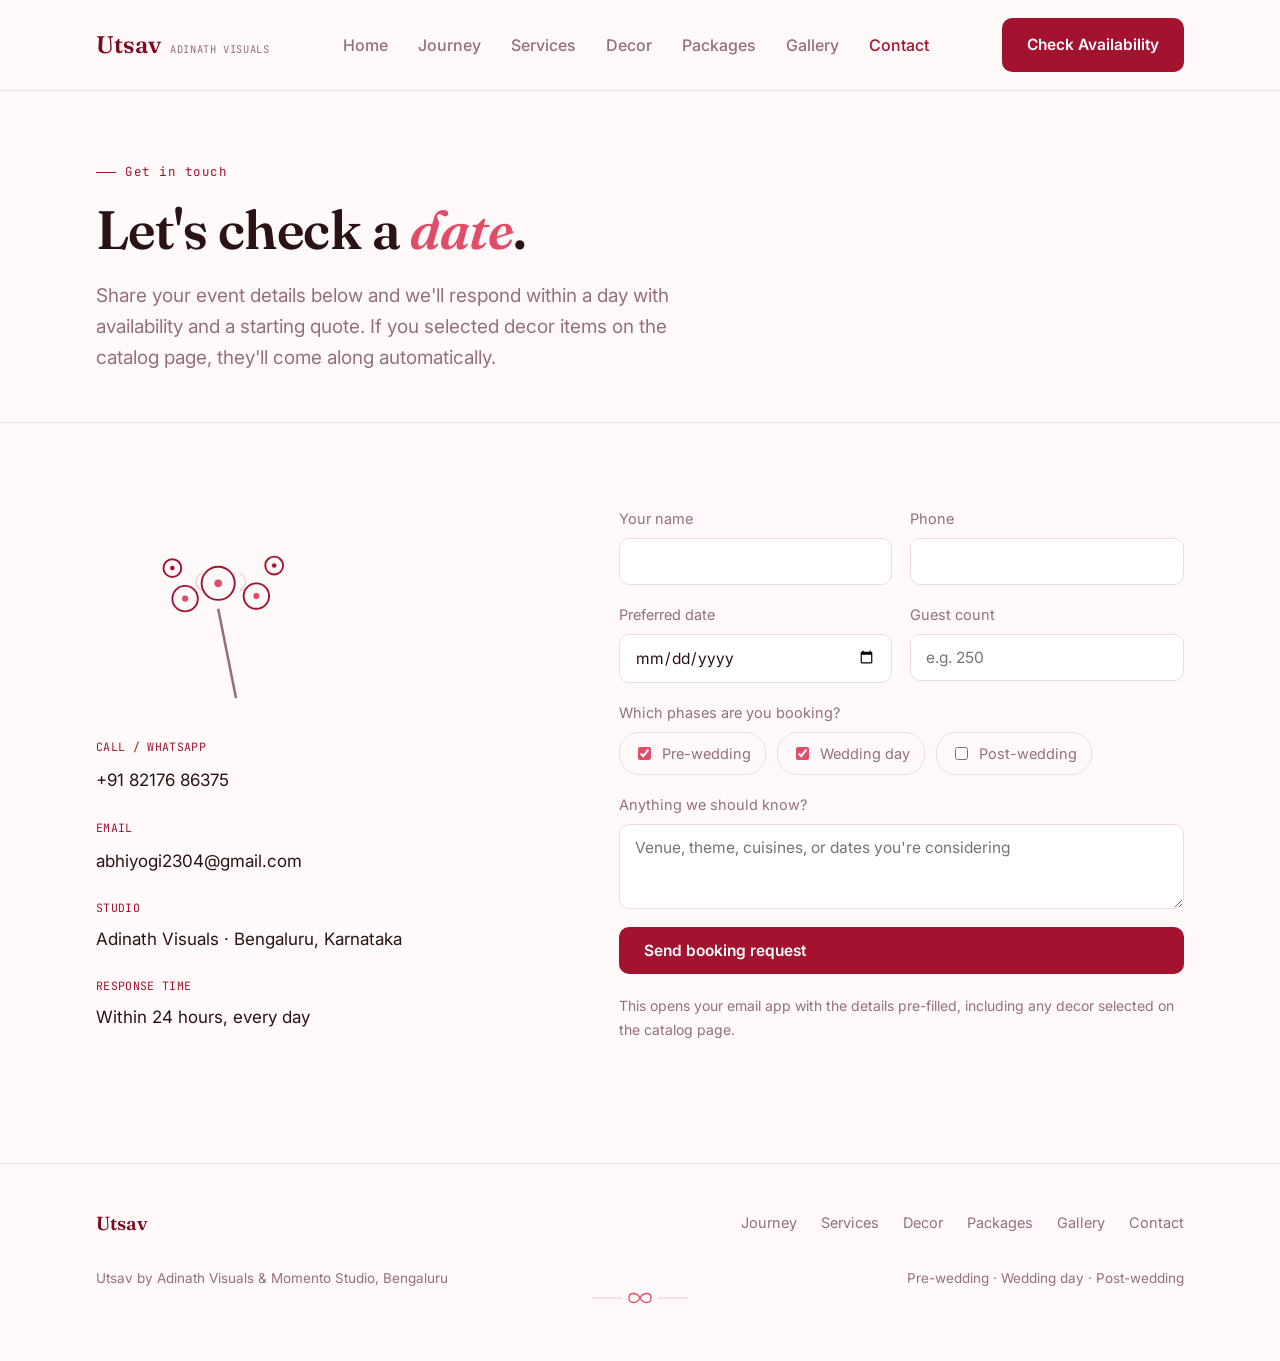
==== contact.html @ 366e5e2a "Add files via upload" ====
<!DOCTYPE html>
<html lang="en">
<head>
<meta charset="UTF-8">
<meta name="viewport" content="width=device-width, initial-scale=1.0">
<title>Contact — Utsav</title>
<link rel="preconnect" href="https://fonts.googleapis.com">
<link href="https://fonts.googleapis.com/css2?family=Fraunces:ital,opsz,wght@0,9..144,500;0,9..144,600;0,9..144,700;1,9..144,500;1,9..144,600&family=Petit+Formal+Script&family=Inter:wght@400;500;600;700&family=JetBrains+Mono:wght@400;500;600&display=swap" rel="stylesheet">
<link rel="stylesheet" href="style.css">
</head>
<body>

<header class="site">
  <div class="nav">
    <a href="index.html" class="brand">Utsav <small>ADINATH VISUALS</small></a>
    <nav class="links" id="navLinks">
      <a href="index.html">Home</a>
      <a href="journey.html">Journey</a>
      <a href="services.html">Services</a>
      <a href="decor.html">Decor</a>
      <a href="packages.html">Packages</a>
      <a href="gallery.html">Gallery</a>
      <a href="contact.html" class="active">Contact</a>
    </nav>
    <div style="display:flex; align-items:center; gap:10px;">
      <a href="contact.html" class="btn btn-red nav-cta">Check Availability</a>
      <button class="menu-toggle" id="menuToggle" aria-label="Toggle menu" aria-expanded="false">☰</button>
    </div>
  </div>
</header>

<main>
  <section class="page-hero">
    <div class="wrap">
      <span class="kicker">Get in touch</span>
      <h1>Let's check a <em>date</em>.</h1>
      <p class="lede">Share your event details below and we'll respond within a day with availability and a starting quote. If you selected decor items on the catalog page, they'll come along automatically.</p>
    </div>
  </section>

  <section class="section">
    <div class="wrap book-grid">
      <div>
        <div class="illus-bouquet" aria-hidden="true" style="margin-bottom:28px;">
          <svg viewBox="0 0 220 160" fill="none">
            <path d="M110 150 L96 80" stroke="var(--muted)" stroke-width="2"/>
            <g stroke="var(--red)" stroke-width="1.5">
              <circle cx="96" cy="60" r="13" fill="none"/><circle cx="96" cy="60" r="3" fill="var(--pink)" stroke="none"/>
              <circle cx="70" cy="72" r="10" fill="none"/><circle cx="70" cy="72" r="2.4" fill="var(--pink)" stroke="none"/>
              <circle cx="126" cy="70" r="10" fill="none"/><circle cx="126" cy="70" r="2.4" fill="var(--pink)" stroke="none"/>
              <circle cx="60" cy="48" r="7" fill="none"/><circle cx="60" cy="48" r="1.8" fill="var(--red)" stroke="none"/>
              <circle cx="140" cy="46" r="7" fill="none"/><circle cx="140" cy="46" r="1.8" fill="var(--red)" stroke="none"/>
            </g>
            <path d="M83 66c-6-4-6-10 0-14M113 66c6-4 6-10 0-14" stroke="var(--blush-deep)" stroke-width="1.3"/>
          </svg>
        </div>
        <div class="contact-block">
          <div class="contact-item">
            <span class="label">CALL / WHATSAPP</span>
            <a href="tel:+918217686375">+91 82176 86375</a>
          </div>
          <div class="contact-item">
            <span class="label">EMAIL</span>
            <a href="mailto:abhiyogi2304@gmail.com">abhiyogi2304@gmail.com</a>
          </div>
          <div class="contact-item">
            <span class="label">STUDIO</span>
            <p>Adinath Visuals · Bengaluru, Karnataka</p>
          </div>
          <div class="contact-item">
            <span class="label">RESPONSE TIME</span>
            <p>Within 24 hours, every day</p>
          </div>
        </div>
      </div>
      <form class="booking" id="bookingForm">
        <div class="field-row">
          <div class="field">
            <label for="name">Your name</label>
            <input type="text" id="name" required>
          </div>
          <div class="field">
            <label for="phone">Phone</label>
            <input type="tel" id="phone" required>
          </div>
        </div>
        <div class="field-row">
          <div class="field">
            <label for="date">Preferred date</label>
            <input type="date" id="date">
          </div>
          <div class="field">
            <label for="guests">Guest count</label>
            <input type="number" id="guests" min="10" placeholder="e.g. 250">
          </div>
        </div>
        <div class="field">
          <label>Which phases are you booking?</label>
          <div class="check-group">
            <label><input type="checkbox" value="Pre-wedding" checked> Pre-wedding</label>
            <label><input type="checkbox" value="Wedding day" checked> Wedding day</label>
            <label><input type="checkbox" value="Post-wedding"> Post-wedding</label>
          </div>
        </div>
        <div class="field">
          <label for="message">Anything we should know?</label>
          <textarea id="message" rows="3" placeholder="Venue, theme, cuisines, or dates you're considering"></textarea>
        </div>
        <button type="submit" class="btn btn-red">Send booking request</button>
        <p class="form-note">This opens your email app with the details pre-filled, including any decor selected on the catalog page.</p>
        <p id="formStatus"></p>
      </form>
    </div>
  </section>
</main>

<footer>
  <div class="wrap">
    <div class="foot-grid">
      <a href="index.html" class="brand">Utsav</a>
      <div class="foot-links">
        <a href="journey.html">Journey</a>
        <a href="services.html">Services</a>
        <a href="decor.html">Decor</a>
        <a href="packages.html">Packages</a>
        <a href="gallery.html">Gallery</a>
        <a href="contact.html">Contact</a>
      </div>
    </div>
    <div class="foot-bottom">
      <span>Utsav by Adinath Visuals &amp; Momento Studio, Bengaluru</span>
      <span>Pre-wedding · Wedding day · Post-wedding</span>
    </div>
  </div>
<div class="footer-flourish" aria-hidden="true"><svg viewBox="0 0 100 18"><path d="M2 9h30M68 9h30" stroke="#f0dade" stroke-width="1.3"/><path d="M50 9c-3-6-11-6-11 0 0 6 8 6 11 0zM50 9c3-6 11-6 11 0 0 6-8 6-11 0z" fill="none" stroke="#e14d68" stroke-width="1.3"/></svg></div>
</footer>

<script src="script.js"></script>
</body>
</html>
---- style.css ----
/* ===== Utsav — shared styles ===== */
:root{
  --bg:#fffaf9;
  --surface:#ffffff;
  --blush:#fdedee;
  --blush-deep:#f6d3d8;
  --pink:#e14d68;
  --pink-light:#f2879a;
  --red:#a3122f;
  --red-deep:#7a0c22;
  --ink:#2a1216;
  --muted:#93707a;
  --line:#f0dade;
  --radius:10px;
  --serif:'Fraunces', serif;
  --script:'Petit Formal Script', cursive;
  --sans:'Inter', sans-serif;
  --mono:'JetBrains Mono', monospace;
}
*{box-sizing:border-box;}
html{scroll-behavior:smooth; font-size:17px;}
@media (prefers-reduced-motion: reduce){
  html{scroll-behavior:auto;}
  *{animation-duration:0.01ms !important; transition-duration:0.01ms !important;}
}
body{
  margin:0;
  background:var(--bg);
  color:var(--ink);
  font-family:var(--sans);
  line-height:1.65;
  font-size:1.08rem;
  -webkit-font-smoothing:antialiased;
}
a{color:inherit;}
img,svg{display:block; max-width:100%;}
.wrap{max-width:1140px; margin:0 auto; padding:0 26px;}
h1,h2,h3{font-family:var(--serif); font-weight:600; margin:0; letter-spacing:-0.01em; color:var(--ink);}
p{margin:0;}
::selection{background:var(--pink-light); color:#fff;}
:focus-visible{outline:2px solid var(--red); outline-offset:3px;}
.script{font-family:var(--script); font-size:1.6em; color:var(--pink); font-weight:400;}

/* ---------- NAV ---------- */
header.site{
  position:sticky; top:0; z-index:50;
  background:rgba(255,250,249,0.92);
  backdrop-filter:blur(8px);
  border-bottom:1px solid var(--line);
}
.nav{display:flex; align-items:center; justify-content:space-between; padding:18px 26px; max-width:1140px; margin:0 auto;}
.brand{font-family:var(--serif); font-size:24px; font-weight:600; color:var(--red-deep); text-decoration:none; display:flex; align-items:baseline; gap:9px;}
.brand small{font-family:var(--mono); font-size:10.5px; color:var(--muted); font-weight:400; letter-spacing:0.06em;}
nav.links{display:flex; gap:30px; align-items:center;}
nav.links a{text-decoration:none; font-size:16px; color:var(--muted); transition:color .15s; font-weight:500;}
nav.links a:hover, nav.links a.active{color:var(--red);}
.btn{
  font-family:var(--sans); font-weight:600; font-size:15.5px;
  padding:13px 24px; border-radius:var(--radius);
  border:1px solid transparent; cursor:pointer; text-decoration:none;
  display:inline-flex; align-items:center; gap:8px;
}
.btn-red{background:var(--red); color:#fff;}
.btn-red:hover{background:var(--red-deep);}
.btn-ghost{border-color:var(--blush-deep); color:var(--red-deep);}
.btn-ghost:hover{border-color:var(--pink); background:var(--blush);}
.menu-toggle{display:none; background:none; border:1px solid var(--line); color:var(--ink); border-radius:var(--radius); padding:9px 12px; cursor:pointer; font-size:18px;}

@media (max-width:900px){
  nav.links{position:fixed; top:68px; left:0; right:0; background:var(--surface); flex-direction:column; align-items:flex-start; padding:20px 26px 26px; gap:18px; border-bottom:1px solid var(--line); transform:translateY(-8px); opacity:0; pointer-events:none; transition:all .18s ease;}
  nav.links.open{transform:translateY(0); opacity:1; pointer-events:auto;}
  .nav-cta{display:none;}
  .menu-toggle{display:inline-flex;}
}

/* ---------- PAGE HERO (interior pages) ---------- */
.page-hero{padding:60px 0 48px; border-bottom:1px solid var(--line); text-align:left;}
.page-hero .kicker{font-family:var(--mono); font-size:12.5px; color:var(--red); letter-spacing:0.04em; display:inline-flex; align-items:center; gap:9px; margin-bottom:18px;}
.page-hero .kicker::before{content:''; width:20px; height:1px; background:var(--red);}
.page-hero h1{font-size:clamp(36px,5.2vw,54px); line-height:1.1; max-width:16ch;}
.page-hero h1 em{font-style:italic; color:var(--pink);}
.page-hero p.lede{margin-top:20px; font-size:19px; color:var(--muted); max-width:52ch;}

/* ---------- BIG HOME HERO ---------- */
.hero{position:relative; overflow:hidden; padding:80px 0 60px; border-bottom:1px solid var(--line);}
.hero-grid{display:grid; grid-template-columns:1.1fr 0.9fr; gap:48px; align-items:center;}
@media (max-width:900px){ .hero-grid{grid-template-columns:1fr;} .hero{padding:52px 0 44px;} }
.eyebrow-tag{font-family:var(--mono); font-size:12.5px; color:var(--red); letter-spacing:0.04em; display:inline-flex; align-items:center; gap:9px; margin-bottom:20px;}
.eyebrow-tag::before{content:''; width:20px; height:1px; background:var(--red);}
.hero h1{font-size:clamp(38px,5.8vw,60px); line-height:1.08; max-width:12ch;}
.hero h1 em{font-style:italic; color:var(--pink);}
.hero p.lede{margin-top:22px; font-size:19px; color:var(--muted); max-width:48ch;}
.hero-cta{display:flex; gap:16px; margin-top:32px; flex-wrap:wrap;}
.hero-stats{display:flex; gap:36px; margin-top:46px; flex-wrap:wrap;}
.stat b{display:block; font-family:var(--serif); font-size:27px; color:var(--red-deep);}
.stat span{font-size:13.5px; color:var(--muted);}

/* ---------- SECTION HEADERS ---------- */
.section{padding:84px 0;}
.section-head{max-width:56ch; margin-bottom:48px;}
.section-head .kicker{font-family:var(--mono); font-size:12.5px; color:var(--red); letter-spacing:0.03em; margin-bottom:12px; display:block;}
.section-head h2{font-size:clamp(28px,3.8vw,40px);}
.section-head p{margin-top:14px; color:var(--muted); font-size:17.5px;}
.section.alt{background:var(--blush);}

/* ---------- ROMANTIC DIVIDER ---------- */
.divider{display:flex; align-items:center; justify-content:center; padding:8px 0 0;}
.divider svg{width:140px; height:24px;}

/* ---------- JOURNEY ---------- */
.journey{display:flex; flex-direction:column;}
.journey-row{display:grid; grid-template-columns:48px 1fr 92px; gap:0; position:relative; align-items:start;}
@media (max-width:700px){ .journey-row{grid-template-columns:48px 1fr;} .journey-illus{display:none;} }
.journey-row:not(:last-child){padding-bottom:36px;}
.journey-marker{display:flex; flex-direction:column; align-items:center;}
.journey-marker .num{font-family:var(--mono); font-size:13px; color:#fff; background:var(--pink); width:34px; height:34px; border-radius:50%; display:flex; align-items:center; justify-content:center; flex-shrink:0;}
.journey-marker .stem{flex:1; width:1px; background:var(--blush-deep); margin-top:8px;}
.journey-row:last-child .journey-marker .stem{display:none;}
.journey-body{padding-left:22px; padding-top:2px;}
.journey-illus{width:84px; height:84px; border-radius:50%; background:var(--blush); display:flex; align-items:center; justify-content:center; flex-shrink:0;}
.journey-illus svg{width:44px; height:44px;}
.journey-body h3{font-size:22px; margin-bottom:8px;}
.journey-body .phase-label{font-family:var(--mono); font-size:12px; color:var(--red); letter-spacing:0.03em;}
.journey-body p.desc{color:var(--muted); font-size:16.5px; max-width:58ch; margin-top:6px;}
.journey-tags{display:flex; flex-wrap:wrap; gap:9px; margin-top:14px;}
.journey-tags span{font-size:14px; padding:7px 14px; border:1px solid var(--blush-deep); border-radius:20px; color:var(--muted);}

/* ---------- CARD GRIDS ---------- */
.services-grid, .pkg-grid, .testi-grid{display:grid; grid-template-columns:repeat(3,1fr); gap:20px;}
@media (max-width:900px){ .services-grid, .pkg-grid, .testi-grid{grid-template-columns:1fr;} }
.svc-card{background:var(--surface); border:1px solid var(--line); border-radius:var(--radius); padding:32px 26px;}
.svc-card .icon{width:38px; height:38px; margin-bottom:18px;}
.svc-card h3{font-size:20px; margin-bottom:10px;}
.svc-card p{font-size:16px; color:var(--muted);}
.svc-card ul{margin:16px 0 0; padding-left:20px; font-size:15px; color:var(--muted);}
.svc-card li{margin-bottom:6px;}

/* ---------- DECOR CATALOG ---------- */
.decor-filters{display:flex; flex-wrap:wrap; gap:10px; margin-bottom:28px;}
.decor-filters button{
  font-family:var(--sans); font-size:14.5px; font-weight:600; color:var(--muted);
  background:var(--surface); border:1px solid var(--line); border-radius:20px; padding:9px 18px; cursor:pointer;
}
.decor-filters button.active, .decor-filters button:hover{border-color:var(--pink); color:var(--red-deep); background:var(--blush);}
.decor-grid{display:grid; grid-template-columns:repeat(4,1fr); gap:16px;}
@media (max-width:960px){ .decor-grid{grid-template-columns:repeat(2,1fr);} }
.decor-card{background:var(--surface); border:1px solid var(--line); border-radius:var(--radius); padding:22px; display:flex; flex-direction:column; gap:11px; transition:border-color .15s;}
.decor-card:has(input:checked){border-color:var(--pink); background:var(--blush);}
.decor-card .icon-wrap{width:48px; height:48px; border-radius:50%; background:var(--blush); display:flex; align-items:center; justify-content:center;}
.decor-card .icon-wrap svg{width:24px; height:24px;}
.decor-card h4{font-family:var(--serif); font-size:18px; font-weight:600; margin:0;}
.decor-card .cat{font-family:var(--mono); font-size:11px; color:var(--muted); letter-spacing:0.03em;}
.decor-card p.item-desc{font-size:14.5px; color:var(--muted);}
.decor-card .price{font-family:var(--mono); font-size:17px; color:var(--red-deep); margin-top:auto;}
.decor-check{display:flex; align-items:center; gap:9px; font-size:14px; color:var(--muted); cursor:pointer; margin-top:6px;}
.decor-check input{accent-color:var(--pink); width:16px; height:16px;}
.decor-summary{margin-top:28px; border-top:1px solid var(--blush-deep); padding-top:20px; display:flex; justify-content:space-between; align-items:center; flex-wrap:wrap; gap:14px;}
.decor-summary .count{font-size:15.5px; color:var(--muted);}
.decor-summary .total{font-family:var(--mono); font-size:21px; color:var(--red-deep);}

/* ---------- PACKAGES ---------- */
.pkg-card{border:1px solid var(--line); border-radius:var(--radius); padding:32px 26px; display:flex; flex-direction:column; background:var(--surface);}
.pkg-card.feat{border-color:var(--pink); position:relative;}
.pkg-card.feat::before{content:'MOST BOOKED'; position:absolute; top:-12px; left:26px; background:var(--pink); color:#fff; font-family:var(--mono); font-size:10.5px; padding:5px 11px; border-radius:12px; letter-spacing:0.04em;}
.pkg-name{font-family:var(--serif); font-size:23px;}
.pkg-for{font-size:14px; color:var(--muted); margin-top:5px;}
.pkg-price{font-family:var(--mono); font-size:30px; color:var(--red-deep); margin-top:20px;}
.pkg-price span{font-size:14px; color:var(--muted); font-family:var(--sans);}
.pkg-card ul{list-style:none; margin:22px 0 0; padding:0; flex:1;}
.pkg-card li{font-size:15px; color:var(--muted); padding:9px 0; border-top:1px solid var(--line); display:flex; gap:10px;}
.pkg-card li:first-child{border-top:none;}
.pkg-card li::before{content:'—'; color:var(--pink);}
.pkg-card .btn{margin-top:24px; justify-content:center;}

/* ---------- GALLERY ---------- */
.gallery-grid{display:grid; grid-template-columns:repeat(4,1fr); gap:14px;}
@media (max-width:800px){ .gallery-grid{grid-template-columns:repeat(2,1fr);} }
.gal-card{aspect-ratio:3/4; border-radius:var(--radius); border:1px solid var(--line); position:relative; overflow:hidden; display:flex; align-items:flex-end; padding:18px;}
.gal-card span{font-family:var(--mono); font-size:12.5px; color:#fff; background:rgba(122,12,34,0.55); padding:6px 12px; border-radius:14px;}
.gal-icon{position:absolute; top:16px; left:16px; width:34px; height:34px; opacity:0.9;}
.gallery-lead{font-size:16.5px; color:var(--muted); max-width:60ch; margin-bottom:36px;}

/* ---------- TESTIMONIALS ---------- */
.testi-card{border-left:2px solid var(--pink); padding:6px 0 6px 22px;}
.testi-card p.quote{font-family:var(--serif); font-size:18px; line-height:1.55; font-style:italic;}
.testi-card .who{margin-top:18px; font-size:14px; color:var(--muted); font-family:var(--mono); font-style:normal;}

/* ---------- BOOKING / CONTACT ---------- */
.book-grid{display:grid; grid-template-columns:0.9fr 1.1fr; gap:60px;}
@media (max-width:900px){ .book-grid{grid-template-columns:1fr; gap:36px;} }
.contact-block{display:flex; flex-direction:column; gap:24px;}
.contact-item .label{font-family:var(--mono); font-size:11.5px; color:var(--red); letter-spacing:0.03em; margin-bottom:7px; display:block;}
.contact-item a, .contact-item p{font-size:17px; color:var(--ink); text-decoration:none;}
form.booking{display:flex; flex-direction:column; gap:18px;}
.field{display:flex; flex-direction:column; gap:7px;}
.field label{font-size:14.5px; color:var(--muted);}
.field input, .field select, .field textarea{
  background:var(--surface); border:1px solid var(--line); color:var(--ink);
  padding:13px 15px; border-radius:var(--radius); font-family:var(--sans); font-size:15.5px;
}
.field input:focus, .field select:focus, .field textarea:focus{border-color:var(--pink);}
.field-row{display:grid; grid-template-columns:1fr 1fr; gap:18px;}
@media (max-width:540px){ .field-row{grid-template-columns:1fr;} }
.check-group{display:flex; flex-wrap:wrap; gap:11px;}
.check-group label{display:flex; align-items:center; gap:8px; font-size:14.5px; color:var(--muted); border:1px solid var(--line); padding:9px 14px; border-radius:20px; cursor:pointer;}
.check-group input{accent-color:var(--pink);}
.form-note{font-size:14px; color:var(--muted); margin-top:2px;}
#formStatus{font-size:14.5px; color:var(--red); min-height:20px;}

/* ---------- FOOTER ---------- */
footer{border-top:1px solid var(--line); padding:44px 0 32px;}
.foot-grid{display:flex; justify-content:space-between; flex-wrap:wrap; gap:22px; align-items:center;}
.foot-grid .brand{font-size:19px;}
.foot-links{display:flex; gap:24px; flex-wrap:wrap;}
.foot-links a{font-size:14.5px; color:var(--muted); text-decoration:none;}
.foot-links a:hover{color:var(--red);}
.foot-bottom{margin-top:28px; font-size:13.5px; color:var(--muted); display:flex; justify-content:space-between; flex-wrap:wrap; gap:12px;}

/* ---------- MISC PAGE HELPERS ---------- */
.two-col{display:grid; grid-template-columns:1fr 1fr; gap:40px; align-items:center;}
@media (max-width:860px){ .two-col{grid-template-columns:1fr;} }
.pill-list{display:flex; flex-wrap:wrap; gap:10px; margin-top:18px;}
.pill-list span{font-size:14.5px; padding:8px 16px; border:1px solid var(--blush-deep); border-radius:20px; color:var(--muted);}

/* ---------- ILLUSTRATION BLOCKS ---------- */
.illus-wreath{display:flex; justify-content:center; margin:12px 0 8px;}
.illus-wreath svg{width:180px; height:120px;}
.illus-bouquet svg{width:100%; max-width:280px;}
.footer-flourish{display:flex; justify-content:center; padding-bottom:22px;}
.footer-flourish svg{width:100px; height:18px;}
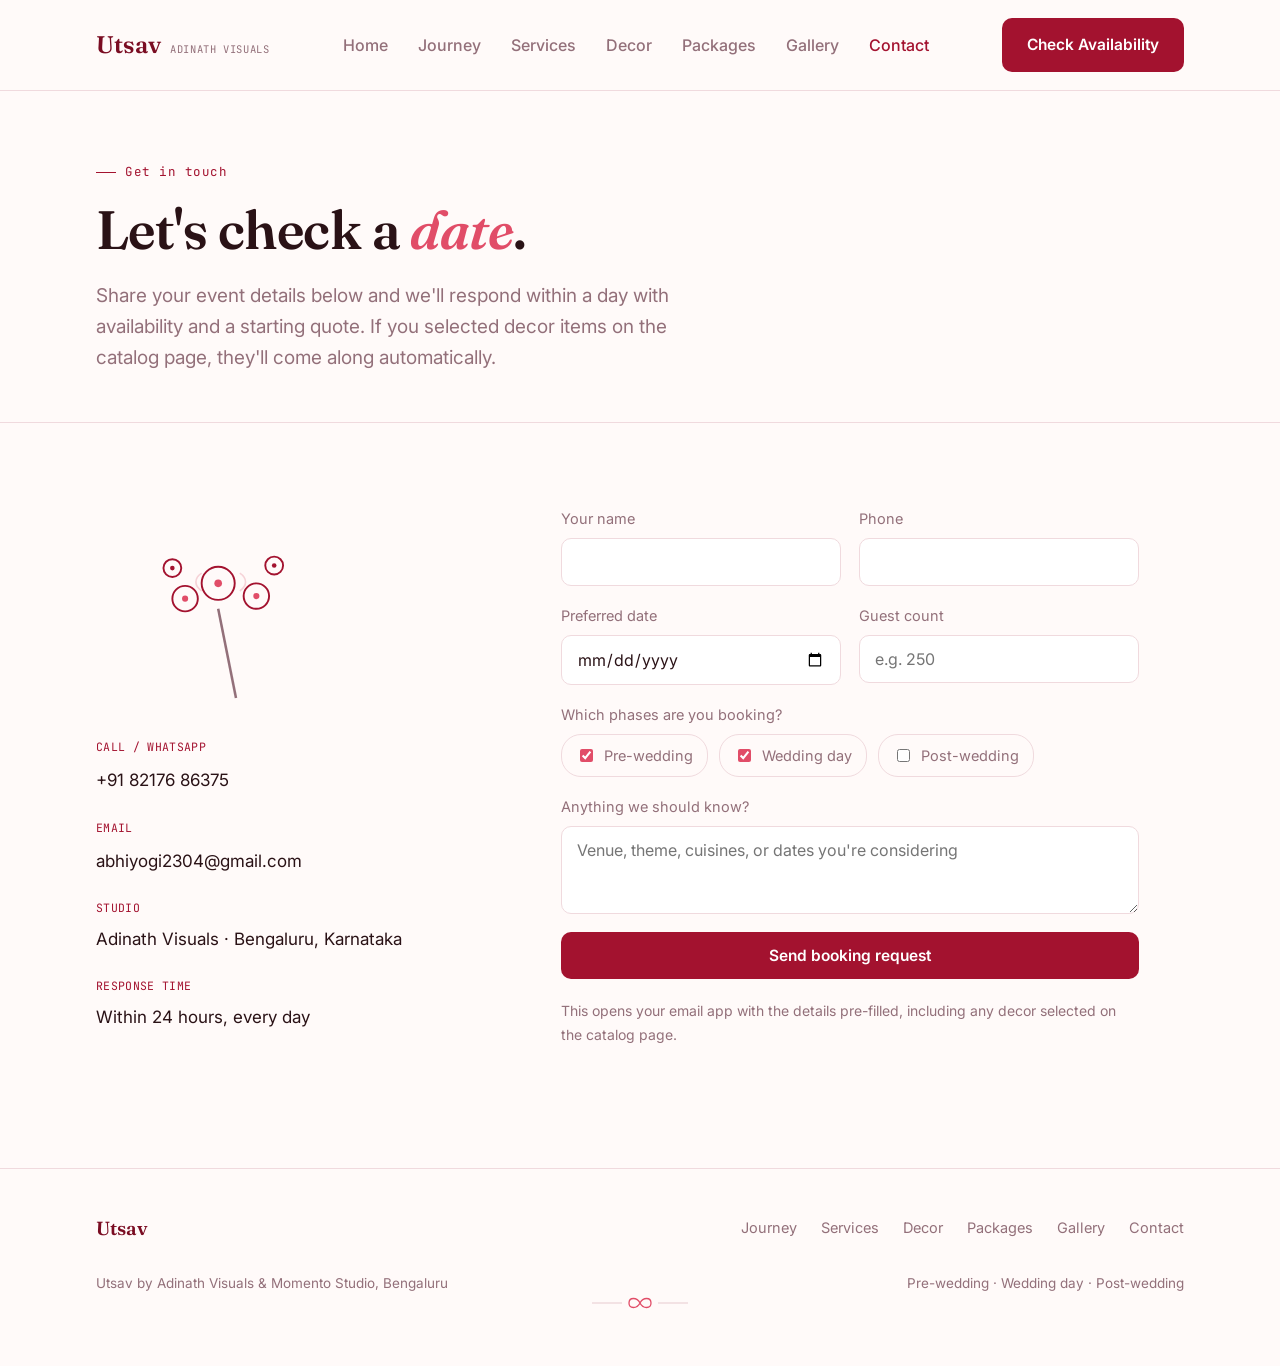
==== commit 048b45cf: "Add files via upload" ====
--- a/contact.html
+++ b/contact.html
@@ -3,6 +3,7 @@
 <head>
 <meta charset="UTF-8">
 <meta name="viewport" content="width=device-width, initial-scale=1.0">
+<meta name="theme-color" content="#a3122f">
 <title>Contact — Utsav</title>
 <link rel="preconnect" href="https://fonts.googleapis.com">
 <link href="https://fonts.googleapis.com/css2?family=Fraunces:ital,opsz,wght@0,9..144,500;0,9..144,600;0,9..144,700;1,9..144,500;1,9..144,600&family=Petit+Formal+Script&family=Inter:wght@400;500;600;700&family=JetBrains+Mono:wght@400;500;600&display=swap" rel="stylesheet">
--- a/style.css
+++ b/style.css
@@ -56,21 +56,26 @@
 nav.links a:hover, nav.links a.active{color:var(--red);}
 .btn{
   font-family:var(--sans); font-weight:600; font-size:15.5px;
-  padding:13px 24px; border-radius:var(--radius);
+  padding:13px 24px; border-radius:var(--radius); min-height:46px;
   border:1px solid transparent; cursor:pointer; text-decoration:none;
-  display:inline-flex; align-items:center; gap:8px;
+  display:inline-flex; align-items:center; justify-content:center; gap:8px;
 }
 .btn-red{background:var(--red); color:#fff;}
 .btn-red:hover{background:var(--red-deep);}
 .btn-ghost{border-color:var(--blush-deep); color:var(--red-deep);}
 .btn-ghost:hover{border-color:var(--pink); background:var(--blush);}
-.menu-toggle{display:none; background:none; border:1px solid var(--line); color:var(--ink); border-radius:var(--radius); padding:9px 12px; cursor:pointer; font-size:18px;}
+.menu-toggle{display:none; background:none; border:1px solid var(--line); color:var(--ink); border-radius:var(--radius); padding:9px 12px; cursor:pointer; font-size:18px; min-width:44px; min-height:44px;}
 
 @media (max-width:900px){
-  nav.links{position:fixed; top:68px; left:0; right:0; background:var(--surface); flex-direction:column; align-items:flex-start; padding:20px 26px 26px; gap:18px; border-bottom:1px solid var(--line); transform:translateY(-8px); opacity:0; pointer-events:none; transition:all .18s ease;}
+  nav.links{position:fixed; top:68px; left:0; right:0; background:var(--surface); flex-direction:column; align-items:flex-start; padding:20px 26px 26px; gap:6px; border-bottom:1px solid var(--line); transform:translateY(-8px); opacity:0; pointer-events:none; transition:all .18s ease; max-height:80vh; overflow-y:auto;}
   nav.links.open{transform:translateY(0); opacity:1; pointer-events:auto;}
+  nav.links a{width:100%; padding:12px 4px; border-bottom:1px solid var(--line);}
+  nav.links a:last-child{border-bottom:none;}
   .nav-cta{display:none;}
   .menu-toggle{display:inline-flex;}
+}
+@media (max-width:480px){
+  .hero-cta a, .hero-cta .btn{flex:1 1 100%;}
 }
 
 /* ---------- PAGE HERO (interior pages) ---------- */
@@ -139,11 +144,16 @@
 .decor-filters{display:flex; flex-wrap:wrap; gap:10px; margin-bottom:28px;}
 .decor-filters button{
   font-family:var(--sans); font-size:14.5px; font-weight:600; color:var(--muted);
-  background:var(--surface); border:1px solid var(--line); border-radius:20px; padding:9px 18px; cursor:pointer;
+  background:var(--surface); border:1px solid var(--line); border-radius:20px; padding:9px 18px; cursor:pointer; min-height:40px;
 }
 .decor-filters button.active, .decor-filters button:hover{border-color:var(--pink); color:var(--red-deep); background:var(--blush);}
+@media (max-width:700px){
+  .decor-filters{flex-wrap:nowrap; overflow-x:auto; -webkit-overflow-scrolling:touch; padding-bottom:8px; margin-left:-26px; margin-right:-26px; padding-left:26px; padding-right:26px;}
+  .decor-filters button{flex-shrink:0;}
+}
 .decor-grid{display:grid; grid-template-columns:repeat(4,1fr); gap:16px;}
 @media (max-width:960px){ .decor-grid{grid-template-columns:repeat(2,1fr);} }
+@media (max-width:460px){ .decor-grid{grid-template-columns:1fr;} }
 .decor-card{background:var(--surface); border:1px solid var(--line); border-radius:var(--radius); padding:22px; display:flex; flex-direction:column; gap:11px; transition:border-color .15s;}
 .decor-card:has(input:checked){border-color:var(--pink); background:var(--blush);}
 .decor-card .icon-wrap{width:48px; height:48px; border-radius:50%; background:var(--blush); display:flex; align-items:center; justify-content:center;}
@@ -157,6 +167,9 @@
 .decor-summary{margin-top:28px; border-top:1px solid var(--blush-deep); padding-top:20px; display:flex; justify-content:space-between; align-items:center; flex-wrap:wrap; gap:14px;}
 .decor-summary .count{font-size:15.5px; color:var(--muted);}
 .decor-summary .total{font-family:var(--mono); font-size:21px; color:var(--red-deep);}
+@media (max-width:700px){
+  .decor-summary{position:sticky; bottom:78px; margin-top:24px; background:var(--surface); border:1px solid var(--blush-deep); border-radius:var(--radius); padding:14px 16px; box-shadow:0 -4px 14px rgba(122,12,34,0.08); z-index:40;}
+}
 
 /* ---------- PACKAGES ---------- */
 .pkg-card{border:1px solid var(--line); border-radius:var(--radius); padding:32px 26px; display:flex; flex-direction:column; background:var(--surface);}
@@ -196,7 +209,7 @@
 .field label{font-size:14.5px; color:var(--muted);}
 .field input, .field select, .field textarea{
   background:var(--surface); border:1px solid var(--line); color:var(--ink);
-  padding:13px 15px; border-radius:var(--radius); font-family:var(--sans); font-size:15.5px;
+  padding:13px 15px; border-radius:var(--radius); font-family:var(--sans); font-size:16px;
 }
 .field input:focus, .field select:focus, .field textarea:focus{border-color:var(--pink);}
 .field-row{display:grid; grid-template-columns:1fr 1fr; gap:18px;}
@@ -222,6 +235,27 @@
 .pill-list{display:flex; flex-wrap:wrap; gap:10px; margin-top:18px;}
 .pill-list span{font-size:14.5px; padding:8px 16px; border:1px solid var(--blush-deep); border-radius:20px; color:var(--muted);}
 
+/* ---------- MOBILE STICKY ACTION BAR ---------- */
+.mobile-actionbar{
+  display:none; position:fixed; bottom:0; left:0; right:0; z-index:70;
+  background:var(--surface); border-top:1px solid var(--line);
+  padding:10px 14px calc(10px + env(safe-area-inset-bottom));
+  gap:10px; box-shadow:0 -6px 18px rgba(122,12,34,0.10);
+}
+@media (max-width:700px){
+  .mobile-actionbar{display:flex;}
+  body{padding-bottom:80px;}
+}
+.mobile-actionbar a{
+  flex:1; text-align:center; padding:12px 8px; border-radius:var(--radius);
+  font-size:13.5px; font-weight:600; text-decoration:none; min-height:44px;
+  display:flex; align-items:center; justify-content:center; gap:6px;
+}
+.mobile-actionbar .call{background:var(--blush); color:var(--red-deep); border:1px solid var(--blush-deep);}
+.mobile-actionbar .whatsapp{background:#25D366; color:#fff;}
+.mobile-actionbar .book{background:var(--red); color:#fff;}
+.mobile-actionbar svg{width:16px; height:16px; flex-shrink:0;}
+
 /* ---------- ILLUSTRATION BLOCKS ---------- */
 .illus-wreath{display:flex; justify-content:center; margin:12px 0 8px;}
 .illus-wreath svg{width:180px; height:120px;}
